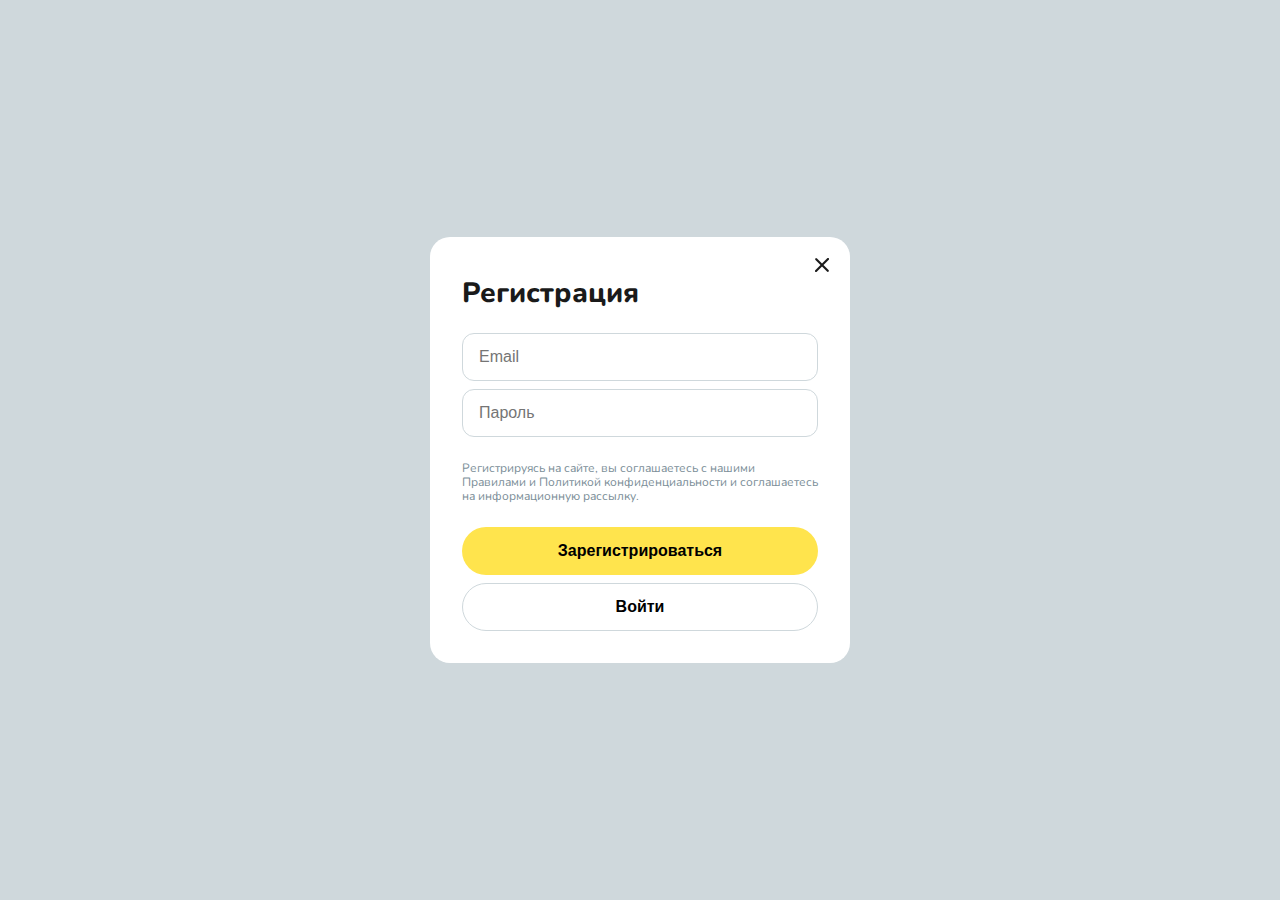
==== Home_work (FrontEnd)/Project_3/index.html @ 3082afd8 "Add files via upload" ====
<!DOCTYPE html>
<html lang="en">

<head>
    <meta charset="UTF-8">
    <meta http-equiv="X-UA-Compatible" content="IE=edge">
    <meta name="viewport" content="width=device-width, initial-scale=1.0">
    <title>Document</title>
    <link rel="preconnect" href="https://fonts.googleapis.com">
    <link rel="preconnect" href="https://fonts.gstatic.com" crossorigin>
    <link href="https://fonts.googleapis.com/css2?family=Nunito:wght@400;700;800&display=swap" rel="stylesheet">
    <link rel="stylesheet" href="./style.css">
</head>

<body>
    <div class="container">
        <form class="form-registration">
            <h1 class="form-title">Регистрация</h1>
            <div class="form-main">
                <div class="form-inputs">
                    <input class="form-input" type="email" placeholder="Email" required>
                    <input class="form-input" type="password" placeholder="Пароль" required>
                </div>
                <p class="form-text">
                    Регистрируясь на сайте, вы соглашаетесь с нашими Правилами и Политикой
                    конфиденциальности и соглашаетесь на информационную рассылку.
                </p>
            </div>
            <div class="form-buttons">
                <input class="form-button button-color" type="submit" value="Зарегистрироваться">
                <input class="form-button" type="button" value="Войти">
            </div>
            <img class="close-cross" src="./icon-close.png" alt="close-cross">
        </form>
    </div>
</body>

</html>
---- Home_work (FrontEnd)/Project_3/style.css ----
* {
    margin: 0;
    padding: 0;
    box-sizing: border-box;
}

body {
    font-family: 'Nunito', sans-serif;
    color: #1A1A1A;
}

.container {
    display: flex;
    align-items: center;
    justify-content: center;
    height: 100vh;
    background-color: #CFD8DC;
}

.form-registration {
    width: 420px;
    border-radius: 20px;
    padding: 40px 32px 32px 32px;
    background-color: #ffffff;
    position: relative;
}

.form-title {
    font-size: 28px;
    line-height: 32px;
    font-weight: 800;
}

.form-main {
    margin: 24px 0;
}

.form-input,
.form-button {
    width: 100%;
    height: 48px;
}

.form-input {
    width: 100%;
    height: 48px;
    border-radius: 12px;
    border: 1px solid #CFD8DC;
    outline: none;
    font-size: 16px;
    line-height: 20px;
    padding: 0 16px;
}

.form-input:first-child {
    margin-bottom: 8px;
}

.form-input:focus {
    border-color: #FFE44D;
}

.form-text {
    color: #7B8E98;
    font-size: 12px;
    line-height: 14px;
    margin-top: 24px;
}

.form-button {
    font-weight: 700;
    font-size: 16px;
    line-height: 20px;
    border: 1px solid #CFD8DC;
    border-radius: 87px;
    background-color: transparent;
}

.form-button:first-child {
    margin-bottom: 8px;
}

.form-button:hover {
    cursor: pointer;
}

.button-color {
    background-color: #FFE44D;
    border: none;
}

.close-cross {
    position: absolute;
    top: 21px;
    right: 21px;
}
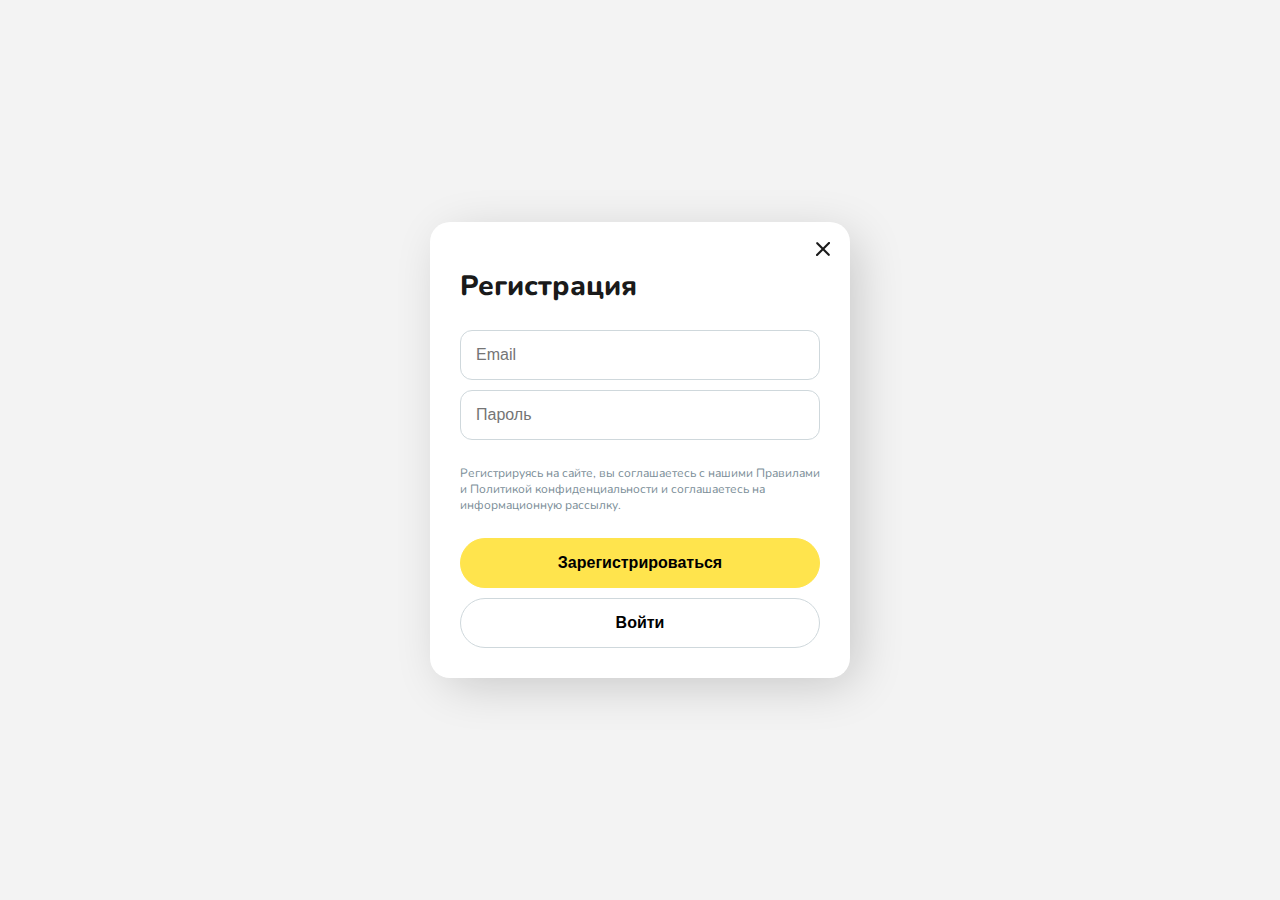
==== commit c9d963be: "Add files via upload" ====
--- a/Home_work (FrontEnd)/Project_3/index.html
+++ b/Home_work (FrontEnd)/Project_3/index.html
@@ -15,22 +15,26 @@
 <body>
     <div class="container">
         <form class="form-registration">
-            <h1 class="form-title">Регистрация</h1>
-            <div class="form-main">
-                <div class="form-inputs">
-                    <input class="form-input" type="email" placeholder="Email" required>
-                    <input class="form-input" type="password" placeholder="Пароль" required>
+            <a class="link-cross" href="#">
+                <img class="cross" src="./icon-close.png" alt="close-cross">
+            </a>
+            <div class="form-wrap">
+                <h1 class="form-title">Регистрация</h1>
+                <div class="form-main">
+                    <div class="form-inputs">
+                        <input class="form-input" type="email" placeholder="Email" required>
+                        <input class="form-input" type="password" placeholder="Пароль" required>
+                    </div>
+                    <p class="form-text">
+                        Регистрируясь на сайте, вы соглашаетесь с нашими Правилами и Политикой
+                        конфиденциальности и соглашаетесь на информационную рассылку.
+                    </p>
                 </div>
-                <p class="form-text">
-                    Регистрируясь на сайте, вы соглашаетесь с нашими Правилами и Политикой
-                    конфиденциальности и соглашаетесь на информационную рассылку.
-                </p>
+                <div class="form-buttons">
+                    <input class="form-button button-color" type="submit" value="Зарегистрироваться">
+                    <input class="form-button" type="button" value="Войти">
+                </div>
             </div>
-            <div class="form-buttons">
-                <input class="form-button button-color" type="submit" value="Зарегистрироваться">
-                <input class="form-button" type="button" value="Войти">
-            </div>
-            <img class="close-cross" src="./icon-close.png" alt="close-cross">
         </form>
     </div>
 </body>
--- a/Home_work (FrontEnd)/Project_3/style.css
+++ b/Home_work (FrontEnd)/Project_3/style.css
@@ -14,46 +14,55 @@
     align-items: center;
     justify-content: center;
     height: 100vh;
-    background-color: #CFD8DC;
+    background-color: #f3f3f3;
+}
+
+.link-cross {
+    display: block;
+    text-align: right;
+}
+
+.cross {
+    padding: 5px;
+}
+
+.form-wrap {
+    padding: 0 15px 15px 15px;
 }
 
 .form-registration {
     width: 420px;
     border-radius: 20px;
-    padding: 40px 32px 32px 32px;
+    padding: 15px;
     background-color: #ffffff;
+    box-shadow: 10px 10px 50px -6px rgba(0, 0, 0, 0.2);
     position: relative;
 }
 
 .form-title {
     font-size: 28px;
-    line-height: 32px;
     font-weight: 800;
 }
 
 .form-main {
-    margin: 24px 0;
+    margin: 25px 0;
 }
 
 .form-input,
 .form-button {
     width: 100%;
-    height: 48px;
+    padding: 15px;
 }
 
 .form-input {
-    width: 100%;
-    height: 48px;
     border-radius: 12px;
     border: 1px solid #CFD8DC;
     outline: none;
     font-size: 16px;
-    line-height: 20px;
-    padding: 0 16px;
 }
 
 .form-input:first-child {
-    margin-bottom: 8px;
+    margin-bottom: 10px;
 }
 
 .form-input:focus {
@@ -63,21 +72,19 @@
 .form-text {
     color: #7B8E98;
     font-size: 12px;
-    line-height: 14px;
-    margin-top: 24px;
+    margin-top: 25px;
 }
 
 .form-button {
     font-weight: 700;
     font-size: 16px;
-    line-height: 20px;
     border: 1px solid #CFD8DC;
-    border-radius: 87px;
+    border-radius: 85px;
     background-color: transparent;
 }
 
 .form-button:first-child {
-    margin-bottom: 8px;
+    margin-bottom: 10px;
 }
 
 .form-button:hover {
@@ -86,11 +93,5 @@
 
 .button-color {
     background-color: #FFE44D;
-    border: none;
-}
-
-.close-cross {
-    position: absolute;
-    top: 21px;
-    right: 21px;
+    border-color: #FFE44D
 }